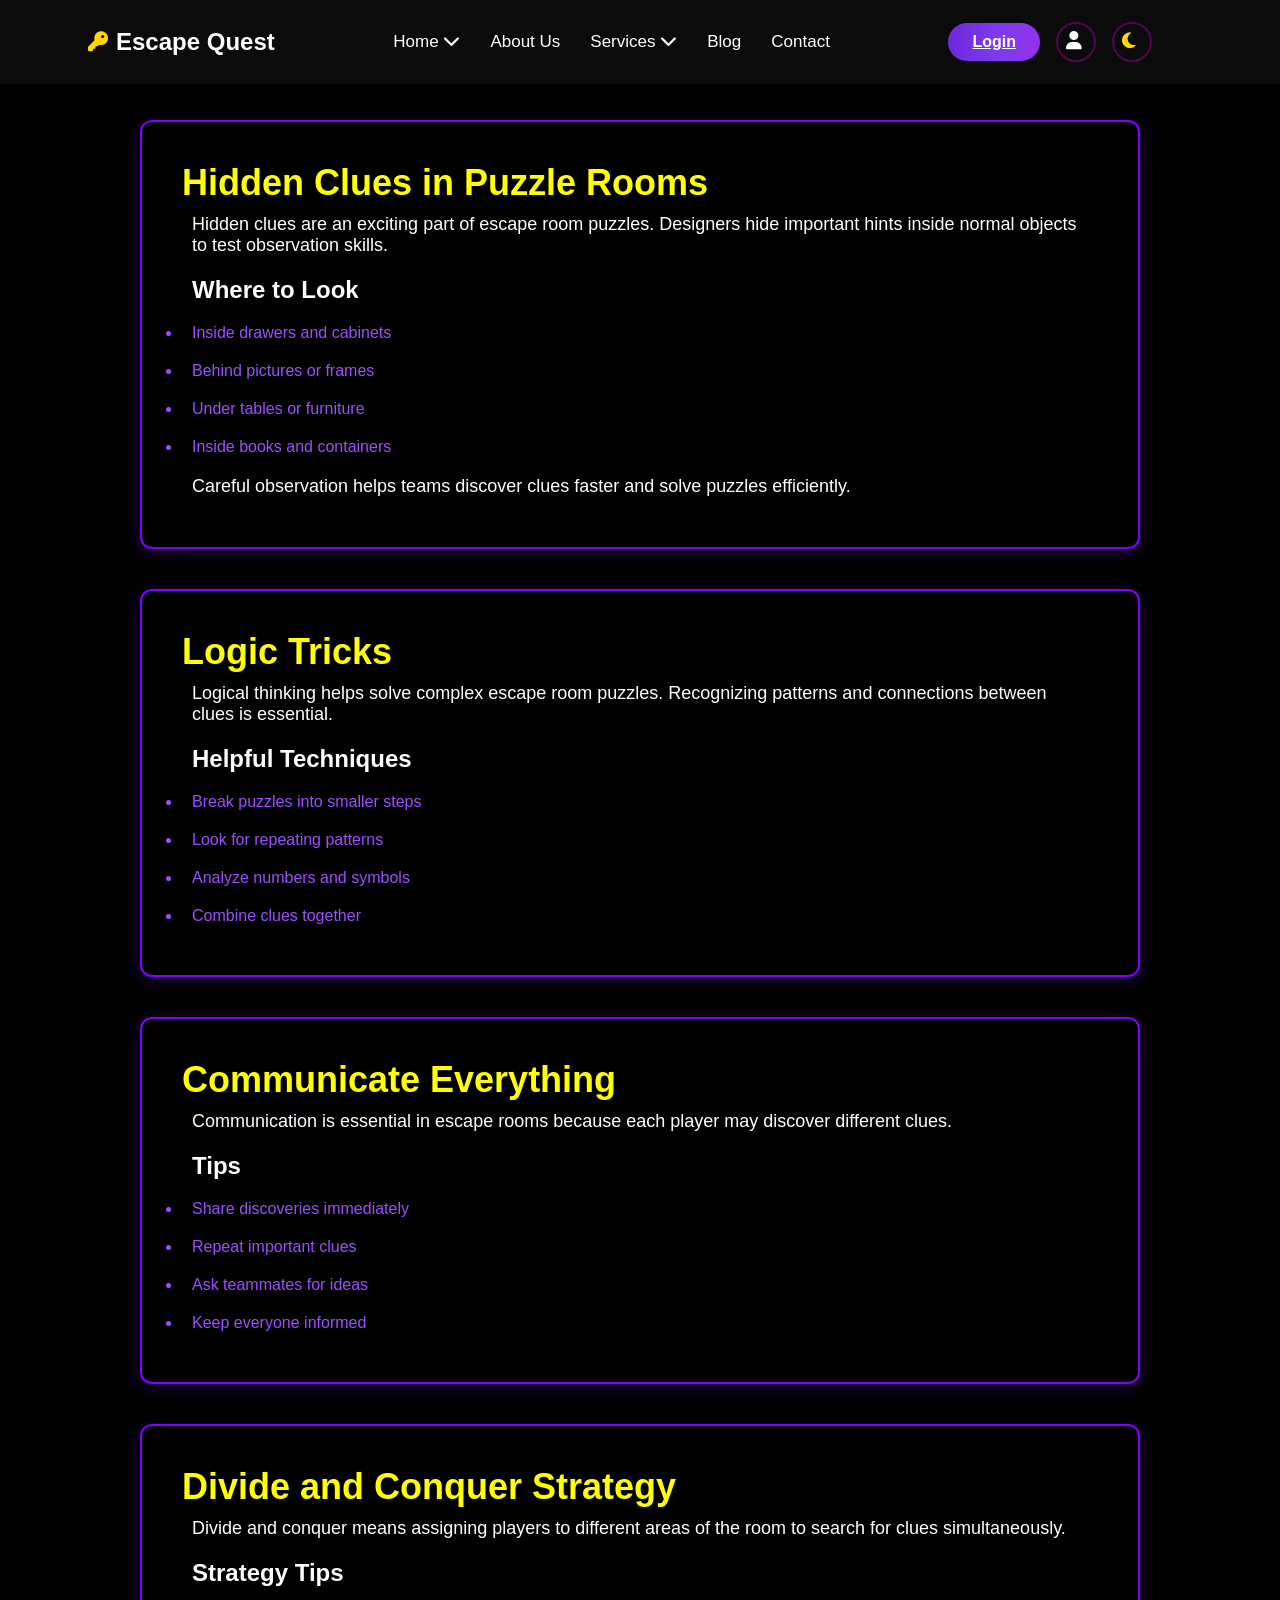
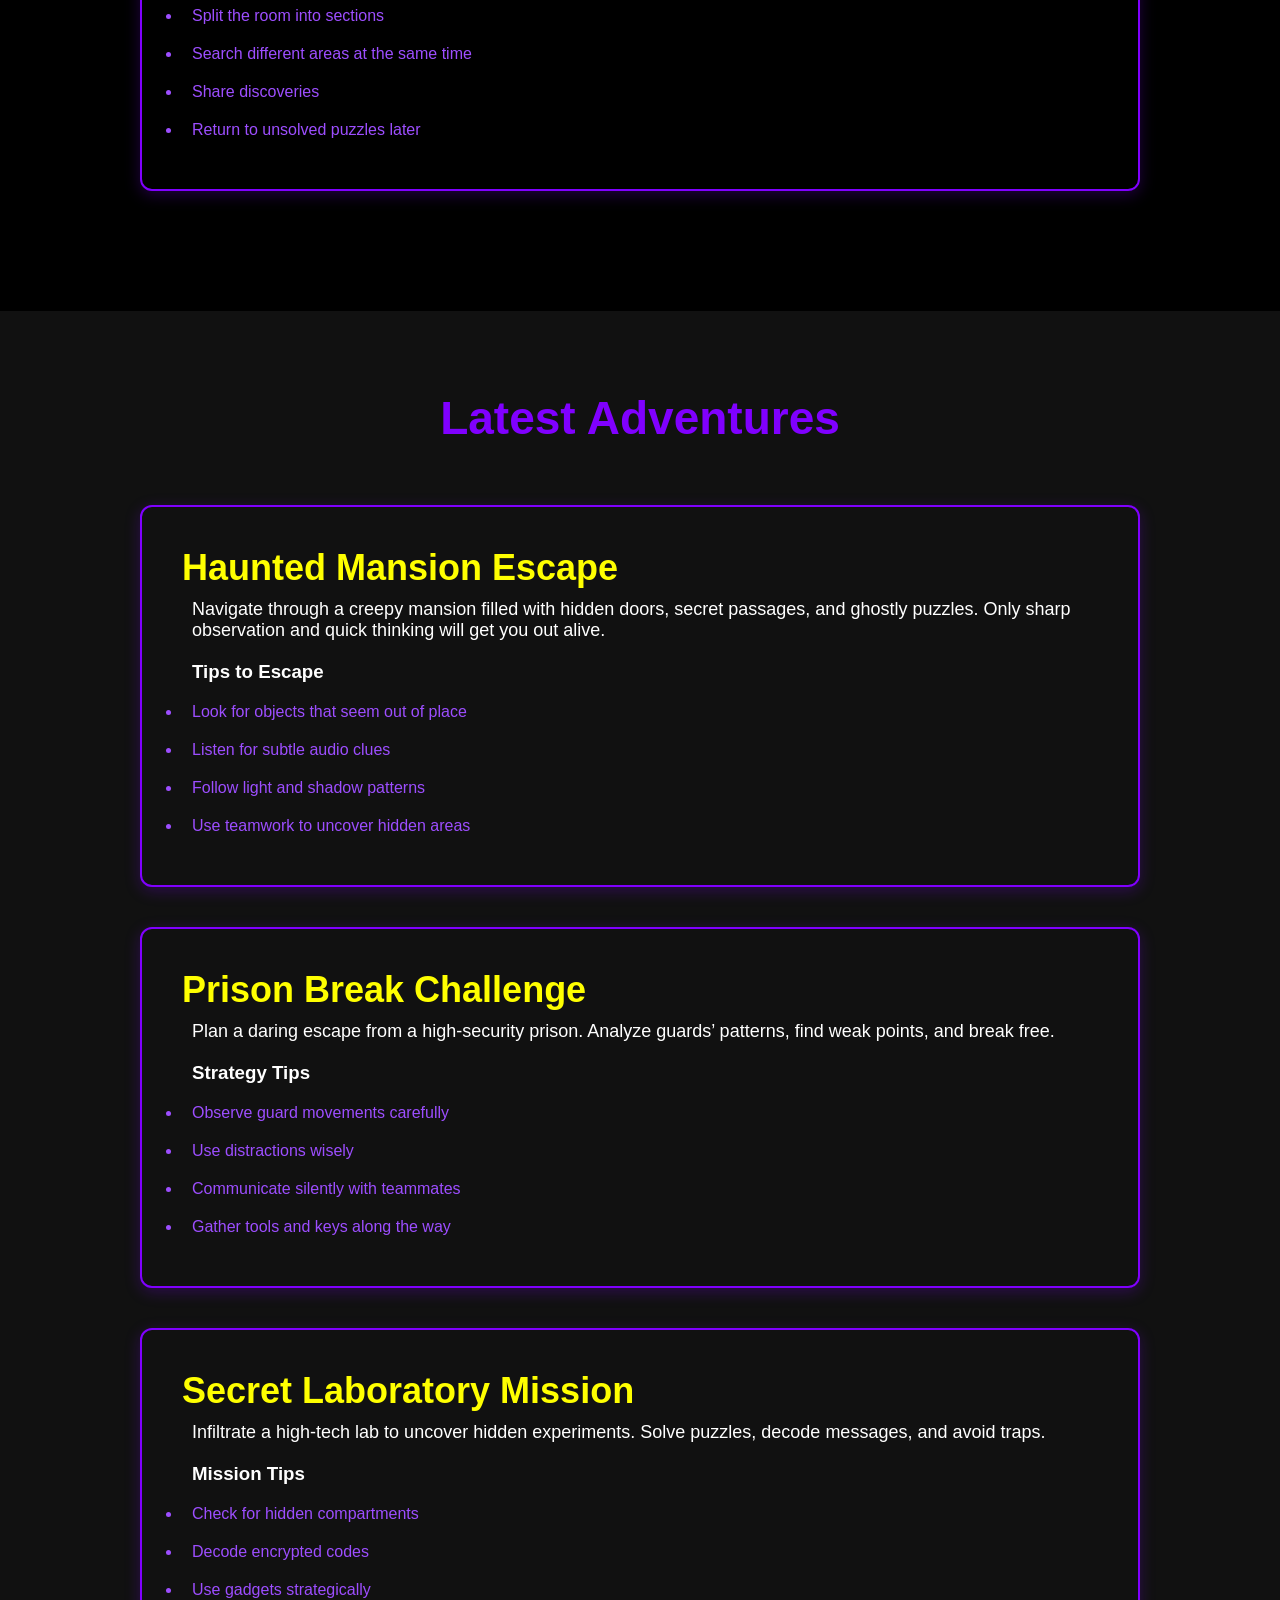
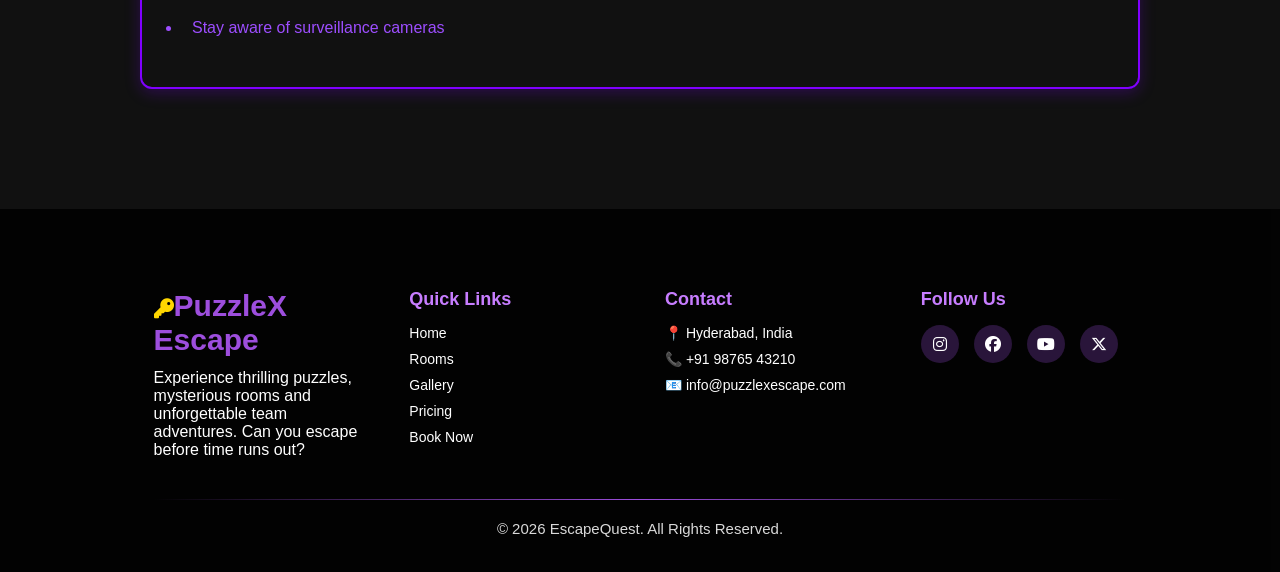
==== bdetail.html @ 8bf0a649 "update" ====
<!DOCTYPE html>
<html lang="en">
<head>
    <meta charset="UTF-8">
    <meta name="viewport" content="width=device-width, initial-scale=1.0">
    <title>bdetail</title>
    <link rel="stylesheet" href="bdetail.css">
  
 
<link rel="stylesheet"
href="https://cdnjs.cloudflare.com/ajax/libs/font-awesome/6.5.1/css/all.min.css">
</head>
<body>
<header class="header" id="header">
 
<div class="logo">
<h2><i class="fa-solid fa-key logo-icon"></i>Escape Quest</h2>
</div>
 
<div class="menu-toggle" id="menuToggle">
<i class="fa-solid fa-bars"></i>
</div>
 
<ul class="nav-links" id="navLinks">
 
<li class="dropdown">
<a href="index.html">Home <i class="fa-solid fa-chevron-down"></i></a>
<ul class="dropdown-menu">
<li><a href="home2.html">Home 2</a></li>
</ul>
</li>
 
<li><a href="About Us.html">About Us</a></li>
 
<li class="dropdown">
<a href="services.html">Services <i class="fa-solid fa-chevron-down"></i></a>
<ul class="dropdown-menu">
<li><a href="servicedetails.html#rooms">Themes</a></li>
<li><a href="servicedetails.html#challenges">Team challenges</a></li>
<li><a href="servicedetails.html#events">Corporate Events</a></li>
</ul>
</li>
 
<li><a href="blogs.html">Blog</a></li>
<li><a href="Contact.html">Contact</a></li>
 
</ul>
 
<div class="nav-right">
<a href="login.html" class="login-btn">Login</a>
 
<a href="dashboard.html">
<i class="fa-solid fa-user admin-icon"></i>
</a>
 
<i class="fa-solid fa-moon theme-toggle" id="themeToggle"></i>
</div>
</header>

<section class="blog-details">



<div id="hidden" class="blog-post" >
<h1>Hidden Clues in Puzzle Rooms</h1>

<p>
Hidden clues are an exciting part of escape room puzzles. Designers hide
important hints inside normal objects to test observation skills.
</p>

<h2>Where to Look</h2>

<ul>
<li>Inside drawers and cabinets</li>
<li>Behind pictures or frames</li>
<li>Under tables or furniture</li>
<li>Inside books and containers</li>
</ul>

<p>
Careful observation helps teams discover clues faster and solve puzzles efficiently.
</p>

</div>



<div id="logic" class="blog-post">
<h1>Logic Tricks</h1>

<p>
Logical thinking helps solve complex escape room puzzles. Recognizing
patterns and connections between clues is essential.
</p>

<h2>Helpful Techniques</h2>

<ul>
<li>Break puzzles into smaller steps</li>
<li>Look for repeating patterns</li>
<li>Analyze numbers and symbols</li>
<li>Combine clues together</li>
</ul>

</div>




<div id="communication" class="blog-post">
<h1>Communicate Everything</h1>

<p>
Communication is essential in escape rooms because each player may
discover different clues.
</p>

<h2>Tips</h2>

<ul>
<li>Share discoveries immediately</li>
<li>Repeat important clues</li>
<li>Ask teammates for ideas</li>
<li>Keep everyone informed</li>
</ul>

</div>




<div id="divide" class="blog-post">
<h1>Divide and Conquer Strategy</h1>

<p>
Divide and conquer means assigning players to different areas of the room
to search for clues simultaneously.
</p>

<h2>Strategy Tips</h2>

<ul>
<li>Split the room into sections</li>
<li>Search different areas at the same time</li>
<li>Share discoveries</li>
<li>Return to unsolved puzzles later</li>
</ul>

</div>

</section>



<section class="latest-adventures">
  <h1 class="section-title">Latest Adventures</h1>

  
  <div class="escape-post" id="haunted">
    <h2>Haunted Mansion Escape</h2>
    <p>
      Navigate through a creepy mansion filled with hidden doors, secret passages, and ghostly puzzles.
      Only sharp observation and quick thinking will get you out alive.
    </p>
    <h3>Tips to Escape</h3>
    <ul>
      <li>Look for objects that seem out of place</li>
      <li>Listen for subtle audio clues</li>
      <li>Follow light and shadow patterns</li>
      <li>Use teamwork to uncover hidden areas</li>
    </ul>
  </div>

  
  <div class="escape-post" id="prison">
    <h2>Prison Break Challenge</h2>
    <p>
      Plan a daring escape from a high-security prison. Analyze guards’ patterns, find weak points, and break free.
    </p>
    <h3>Strategy Tips</h3>
    <ul>
      <li>Observe guard movements carefully</li>
      <li>Use distractions wisely</li>
      <li>Communicate silently with teammates</li>
      <li>Gather tools and keys along the way</li>
    </ul>
  </div>

  
  <div class="escape-post" id="lab">
    <h2>Secret Laboratory Mission</h2>
    <p>
      Infiltrate a high-tech lab to uncover hidden experiments. Solve puzzles, decode messages, and avoid traps.
    </p>
    <h3>Mission Tips</h3>
    <ul>
      <li>Check for hidden compartments</li>
      <li>Decode encrypted codes</li>
      <li>Use gadgets strategically</li>
      <li>Stay aware of surveillance cameras</li>
    </ul>
  </div>

</section>



<footer class="escape-footer">
 
<div class="escape-footer-overlay">
 
<div class="escape-footer-container">
 
<div class="escape-footer-col">
<h3 class="escape-footer-logo"><i class="fa-solid fa-key logo-icon"></i>PuzzleX Escape</h3>
<p>
Experience thrilling puzzles, mysterious rooms and unforgettable team adventures.
Can you escape before time runs out?
</p>
</div>
 

<div class="escape-footer-col">
<h4>Quick Links</h4>
<ul>
<li><a href="#">Home</a></li>
<li><a href="#">Rooms</a></li>
<li><a href="#">Gallery</a></li>
<li><a href="#">Pricing</a></li>
<li><a href="#">Book Now</a></li>
</ul>
</div>
 

<div class="escape-footer-col">
<h4>Contact</h4>
<ul>
<li>📍 Hyderabad, India</li>
<li>📞 +91 98765 43210</li>
<li>📧 info@puzzlexescape.com</li>
</ul>
</div>
 

<div class="escape-footer-col">
<h4>Follow Us</h4>
 
<div class="escape-footer-social">
 
<a ><i class="fa-brands fa-instagram"></i></a>
<a ><i class="fa-brands fa-facebook"></i></a>
<a ><i class="fa-brands fa-youtube"></i></a>
<a ><i class="fa-brands fa-x-twitter"></i></a>
 
</div>
 
</div>
 
</div>
 
<div class="escape-footer-divider"></div>
 
<div class="escape-footer-copy">
© 2026 EscapeQuest. All Rights Reserved.
</div>
 
</div>
 
</footer>


  <script src="bdetail.js"></script> 
</body>
</html>
---- bdetail.css ----
:root{
--text-color:#ffffff;
--bg-overlay:rgba(0,0,0,0.65);
--hero-bg:linear-gradient(135deg,#1a0f00,#000000);
--section-bg:linear-gradient(135deg,#1a0f00,#000000);
--overlay:rgba(0,0,0,0.35);
--number-color:#ffd000;
--hover-number:#ff7b00;
 
--bg:#0b0b0b;
--text:#ffffff;
--card-bg:#000000;
--review-bg:rgba(255,255,255,0.08);
 
--topbar-bg:linear-gradient(90deg,#6d28d9,#7c3aed,#9333ea);
 
--dark-header:#0b0b0b;
--light-header:#ffffff;
 
--text-dark:#ffffff;
--text-light:#000000;
}
 
 
 
body{
--header-bg:var(--dark-header);
--nav-color:#fff;
 
background:#0b0b0b;
color:#fff;
}
 
 
 
body.light{
--text-color:#000000;
--bg-overlay:rgba(255,255,255,0.65);
--hero-bg:linear-gradient(135deg,#fff7e6,#ffffff);
--section-bg:linear-gradient(135deg,#fff4e6,#ffffff);
--overlay:rgba(255,170,0,0.08);
--number-color:#ff7b00;
--hover-number:#ff4500;
 
--bg:#ffffff;
--text:#0b0b0b;
--card-bg:#ffffff;
--review-bg:rgba(0,0,0,0.08);
 
--header-bg:var(--light-header);
--nav-color:#000;
}
 
*{
margin:0;
padding:0;
box-sizing:border-box;
font-family:Arial, Helvetica, sans-serif;
}
 
 
 
.header{
 
position:fixed;
top:0;
left:0;
width:100%;
 
display:flex;
align-items:center;
justify-content:space-between;
 
padding:12px 6%;
 
background:var(--header-bg);
 
transition:0.4s;
z-index:1000;
 
}
 
 
.header.scrolled{
background:rgba(0,0,0,0.65);
backdrop-filter:blur(8px);
}
 
body.light .header.scrolled{
background:rgba(255,255,255,0.75);
}
 
 
.logo{
margin-left:-40px;
}
 
.logo h2{
display:flex;
align-items:center;
gap:8px;
font-weight:700;
color:var(--nav-color);
}
 
 
 
.logo-icon{
color:#ffd700;
font-size:20px;
}
 
 
 
.nav-links{
display:flex;
list-style:none;
gap:28px;
}
 
.nav-links li{
position:relative;
}
 
.nav-links a{
text-decoration:none;
color:var(--nav-color);
font-size:16px;
font-weight:500;
position:relative;
}
 
 
 
.nav-links a::after{
content:"";
position:absolute;
left:0;
bottom:-6px;
width:0%;
height:3px;
 
background:var(--topbar-bg);
transition:0.3s;
}
 
.nav-links a:hover::after,
.nav-links a.active::after{
width:100%;
}
 
.dropdown-menu{
 
position:absolute;
top:35px;
left:0;
 
background:var(--header-bg);
list-style:none;
 
padding:10px 0;
min-width:160px;
 
display:none;
 
border-radius:6px;
box-shadow:0 5px 12px rgba(0,0,0,0.2);
 
}
 
.dropdown-menu li{
padding:8px 18px;
}
 
.dropdown-menu a{
color:var(--nav-color);
font-size:15px;
}
 
.dropdown:hover .dropdown-menu{
display:block;
}
 
.nav-right{
display:flex;
align-items:center;
gap:16px;
}
 
 
 
.login-btn{
 
padding:10px 24px;
border:none;
border-radius:25px;
 
background:var(--topbar-bg);
color:#fff;
 
font-size:16px;
font-weight:600;
cursor:pointer;
 
transition:all 0.3s ease;
}
 
.login-btn:hover{
 
transform:translateY(-3px) scale(1.05);
box-shadow:0 8px 20px rgba(124,58,237,0.5);
background:linear-gradient(135deg,#7c3aed,#9333ea);
 
}
 
 
 
.admin-icon,
.theme-toggle{
 
width:40px;
height:40px;
padding-top: 8px;
padding-left: 8px;
display:flex;
align-items:center;
justify-content:center;
 
border-radius:50%;
border: 2px solid rgba(128, 0, 128, 0.6);
 
font-size:18px;
line-height:1;
 
background:transparent;
 
cursor:pointer;
transition:0.3s;
 
}
 
.admin-icon{
color:var(--nav-color);
}
 
.admin-icon:hover{
border-color:#7c3aed;
transform:scale(1.08);
}
 

 
.theme-toggle{
color:#ffd700;
}
 
.theme-toggle:hover{
border-color:#ffd700;
transform:scale(1.08);
}
 
 
.menu-toggle{
display:none;
font-size:24px;
cursor:pointer;
color:var(--nav-color);
}
 
@media (max-width:639px){
 
.header{
display:flex;
align-items:center;
justify-content:space-between;
padding:15px 5%;
}
 
.login-btn,
.book-btn{
display:none;
}
 
.header-right{
display:flex;
align-items:center;
gap:15px;
margin-left:auto;
}
.theme-toggle{
order:1;
font-size:18px;
cursor:pointer;
}
 
.menu-toggle{
display:block;
order:2;
font-size:22px;
cursor:pointer;
}
 
.nav-links{
position:absolute;
top:70px;
left:0;
width:100%;
 
background:var(--header-bg);
 
flex-direction:column;
display:none;
 
text-align:center;
padding:20px 0;
gap:20px;
}
 
.nav-links.active{
display:flex;
}
 
.dropdown-menu{
position:relative;
top:10px;
box-shadow:none;
}
 
.dropdown:hover .dropdown-menu{
display:none;
}
 
.dropdown.active .dropdown-menu{
display:block;
}
 
}
 
@media (min-width:640px) and (max-width:1023px){
 
.header{
padding:18px 6%;
}
 
.logo h2{
font-size:21px;
}
 
.nav-links{
gap:20px;
}
 
.nav-links a{
font-size:15px;
}
 
.book-btn{
padding:8px 20px;
font-size:15px;
}
 
}
 
 
@media (min-width:1024px) and (max-width:1279px){
 
.header{
padding:20px 8%;
}
 
.logo h2{
font-size:22px;
}
 
.nav-links{
gap:25px;
}
 
.nav-links a{
font-size:16px;
}
 
.book-btn{
padding:9px 22px;
font-size:15px;
}
 
}
 
 
@media (min-width:1280px){
 
.header{
padding:22px 10%;
}
 
.logo h2{
font-size:24px;
}
 
.nav-links{
gap:30px;
}
 
.nav-links a{
font-size:17px;
}
 
.book-btn{
padding:10px 24px;
font-size:16px;
}
}



.blog-details,
.latest-adventures,
.blog-post,
.escape-post,
.blog-post h1,
.blog-post h2,
.blog-post p,
.blog-post li,
.escape-post h2,
.escape-post h3,
.escape-post p,
.escape-post li,
.latest-adventures .section-title{
  transition: all 0.4s ease;
}


.blog-details{
  background:#000; 
  color:#fff;
  padding:80px 20px;
}

.blog-post{
  max-width:900px;
  margin:40px auto;
  padding:40px;
  border:2px solid #8000ff; 
  border-radius:12px;
  box-shadow:0 4px 15px rgba(128,0,255,0.25);
  background: inherit;
  position: relative;
  overflow: hidden;
}


.blog-post:hover{
  transform: translateY(-10px);
  box-shadow:0 12px 35px rgba(128,0,255,0.45);
}


.blog-post h1{
  transition: transform 0.5s ease, color 0.4s ease;
  color:yellow;
}
.blog-post h2,
.blog-post p,
.blog-post li{
  transition: transform 0.5s ease;
  padding:10px;
}

.blog-post:hover h1{
  transform: translateX(6px) translateY(-4px);
  color:#c480ff; 
}
.blog-post:hover h2{
  transform: translateX(4px);
}
.blog-post:hover p{
  transform: translateY(4px);
}
.blog-post:hover li{
  transform: translateX(4px);
  color:#c480ff;
}


.latest-adventures{
  background:#111; 
  color:#fff;
  padding:80px 20px;
}

.latest-adventures .section-title{
  text-align:center;
  font-size:42px;
  color:#8000ff;
  
  margin-bottom:60px;
}

.escape-post{
  max-width:900px;
  margin:40px auto;
  padding:40px;
  border:2px solid #8000ff;
  border-radius:12px;
  box-shadow:0 4px 15px rgba(128,0,255,0.25);
  background: inherit;
  position: relative;
  overflow: hidden;
}


.escape-post:hover{
  transform: translateY(6px) translateX(8px);
  box-shadow:0 12px 35px rgba(128,0,255,0.45);
}


.escape-post h2{
  transition: transform 0.5s ease, color 0.4s ease;
  color:yellow;
}
.escape-post h3,
.escape-post p,
.escape-post li{
  transition: transform 0.5s ease;
  padding:10px;
}

.escape-post:hover h2{
  transform: translateX(-6px) translateY(-4px); 
  color:#c480ff;
}
.escape-post:hover h3{
  transform: translateX(4px);
}
.escape-post:hover p{
  transform: translateY(6px); 
}
.escape-post:hover li{
  transform: translateX(-4px);
  color:#c480ff;
}


.light .blog-details,
.light .latest-adventures{
  background:#fff;
  color:#000;
}

.light .blog-post,
.light .escape-post{
  border:2px solid #8000ff;
  box-shadow:0 4px 15px rgba(128,0,255,0.2);
}

.light .blog-post h1,li{
    color:#9d4eff;
    
}
.light .escape-post h2{
    padding:5px;
    color:orange;
    

}
.light .blog-post h2,
.light .blog-post p,
.light .escape-post p,
.light .blog-post li,
.light .escape-post li{
  color:#333;
}

.light .latest-adventures .section-title{
  color:#8000ff;
}
.light .escape-post:hover h2{
  color:#c480ff;
}
.escape-post:hover li{
  transform: translateX(-6px) translateY(-4px); 
  color:#c480ff;
}
.escape-post:hover h2{
  transform: translateX(-6px) translateY(-4px); 
  color:#c480ff;
}
.blog-post:hover h2{
  transform: translateX(-6px) translateY(-4px); 
  color:#c480ff;
}



@media(max-width:640px){
  .blog-post,
  .escape-post{
    padding:25px;
  }
  .blog-post h1,
  .escape-post h2{
    font-size:24px;
  }
  .latest-adventures .section-title{
    font-size:32px;
  }
  .blog-post p,
  .escape-post p{
    font-size:14px;
  }
}


@media(min-width:640px) and (max-width:1024px){
  .blog-post,
  .escape-post{
    max-width:700px;
  }
  .blog-post h1,
  .escape-post h2{
    font-size:28px;
  }
  .latest-adventures .section-title{
    font-size:36px;
  }
}


@media(min-width:1024px) and (max-width:1280px){
  .blog-post,
  .escape-post{
    max-width:850px;
  }
  .blog-post h1,
  .escape-post h2{
    font-size:32px;
  }
  .latest-adventures .section-title{
    font-size:40px;
  }
}


@media(min-width:1280px){
  .blog-post,
  .escape-post{
    max-width:1000px;
  }
  .blog-post h1,
  .escape-post h2{
    font-size:36px;
  }
  .blog-post p,
  .escape-post p{
    font-size:18px;
  }
  .latest-adventures .section-title{
    font-size:46px;
  }
}







@keyframes slideInLeft {
  0% { transform: translateX(-50px); opacity: 0; }
  100% { transform: translateX(0); opacity: 1; }
}


@keyframes slideInRight {
  0% { transform: translateX(50px); opacity: 0; }
  100% { transform: translateX(0); opacity: 1; }
}


@keyframes slideInTop {
  0% { transform: translateY(-50px); opacity: 0; }
  100% { transform: translateY(0); opacity: 1; }
}


@keyframes slideInBottom {
  0% { transform: translateY(50px); opacity: 0; }
  100% { transform: translateY(0); opacity: 1; }
}


.blog-post:nth-child(1) {
  animation: slideInLeft 0.8s ease forwards;
}
.blog-post:nth-child(2) {
  animation: slideInRight 0.8s ease forwards 0.1s;
}
.blog-post:nth-child(3) {
  animation: slideInTop 0.8s ease forwards 0.2s;
}
.blog-post:nth-child(4) {
  animation: slideInBottom 0.8s ease forwards 0.3s;
}
.escape-post:nth-child(1) {
  animation: slideInRight 0.8s ease forwards;
}
.escape-post:nth-child(2) {
  animation: slideInLeft 0.8s ease forwards 0.1s;
}
.escape-post:nth-child(3) {
  animation: slideInBottom 0.8s ease forwards 0.2s;
}





body.light{
--footer-text:#2b2b2b;
--footer-heading:#7b2cbf;
--footer-logo:#7b2cbf;
--footer-link:#333;
--footer-link-hover:#7b2cbf;
--footer-social-bg:rgba(123,44,191,0.12);
--footer-divider:#7b2cbf;
--footer-overlay:linear-gradient(
135deg,
rgba(165, 156, 218, 0.92),
rgba(243,232,255,0.92)
);
}
:root{
--footer-text:#ffffff;
--footer-heading:#c77dff;
--footer-logo:#9d4edd;
--footer-link:#ffffff;
--footer-link-hover:#c77dff;
--footer-social-bg:rgba(157,78,221,0.25);
--footer-divider:#9d4edd;
--footer-overlay:rgba(0,0,0,0.75);
}


.escape-footer{
position:relative;
background-image:url("/images/footer\ jpg.jpeg");
background-size:cover;
background-position:center;
color:var(--footer-text);
}
.escape-footer-overlay{
background:var(--footer-overlay);
padding:70px 8% 30px;
}
 
 
.escape-footer-container{
display:grid;
grid-template-columns:repeat(auto-fit,minmax(220px,1fr));
gap:40px;
}
 
 
.escape-footer-logo{
font-size:28px;
font-weight:700;
color:var(--footer-logo);
margin-bottom:12px;
}
 
 
.escape-footer-col h4{
margin-bottom:15px;
font-size:18px;
color:var(--footer-heading);
}
 
 
.escape-footer-col ul{
list-style:none;
padding:0;
}
 
.escape-footer-col ul li{
margin-bottom:10px;
font-size:14px;
color:white;
}
body.light .escape-footer-col ul li{
color: black;
}
 
.escape-footer-col ul li a{
color:var(--footer-link);
text-decoration:none;
transition:0.3s;
}
 
.escape-footer-col ul li a:hover{
color:var(--footer-link-hover);
padding-left:4px;
}
 
 
.escape-footer-social{
display:flex;
gap:15px;
margin-top:10px;
}
 
.escape-footer-social a{
width:38px;
height:38px;
display:flex;
align-items:center;
justify-content:center;
border-radius:50%;
background:var(--footer-social-bg);
color:var(--footer-text);
font-size:16px;
transition:0.3s;
}
 
.escape-footer-social a:hover{
background:var(--footer-logo);
color:white;
transform:translateY(-3px);
box-shadow:0 8px 20px rgba(157,78,221,0.4);
}
 
.escape-footer-divider{
margin:40px 0 20px;
height:1px;
background:linear-gradient(to right,transparent,var(--footer-divider),transparent);
}
 
.escape-footer-copy{
text-align:center;
font-size:14px;
opacity:0.85;
}
 
 
body.escape-light-mode .escape-footer-overlay{
background:rgba(255,255,255,0.85);
color:#222;
}
 
body.escape-light-mode .escape-footer-col ul li a{
color:#333;
}
 
body.escape-light-mode .escape-footer-col ul li a:hover{
color:#7b2cbf;
}
 
body.escape-light-mode .escape-footer-social a{
background:rgba(123,44,191,0.15);
color:#333;
}
 
body.escape-light-mode .escape-footer-divider{
background:linear-gradient(to right,transparent,#7b2cbf,transparent);
}
@media (max-width:639px){
 
.escape-footer-overlay{
padding:50px 20px 25px;
}
 
.escape-footer-container{
grid-template-columns:1fr;
gap:30px;
text-align:center;
}
 
.escape-footer-logo{
font-size:24px;
}
 
.escape-footer-col h4{
font-size:16px;
}
 
.escape-footer-col ul li{
font-size:13px;
}
 
.escape-footer-social{
justify-content:center;
}
 
.escape-footer-social a{
width:34px;
height:34px;
font-size:14px;
}
 
.escape-footer-divider{
margin:30px 0 15px;
}
 
.escape-footer-copy{
font-size:13px;
}
 
 
}
 
 
@media (min-width:640px) and (max-width:1023px){
 
.escape-footer-overlay{
padding:60px 6% 28px;
}
 
.escape-footer-container{
grid-template-columns:repeat(2,1fr);
gap:35px;
}
 
.escape-footer-logo{
font-size:26px;
}
 
.escape-footer-social a{
width:36px;
height:36px;
}
 
}
 
@media (min-width:1024px) and (max-width:1279px){
 
.escape-footer-overlay{
padding:70px 8% 30px;
}
 
.escape-footer-container{
grid-template-columns:repeat(4,1fr);
gap:40px;
}
 
.escape-footer-logo{
font-size:28px;
}
 
}
 
 
@media (min-width:1280px){
 
.escape-footer-overlay{
padding:80px 12% 35px;
}
 
.escape-footer-container{
grid-template-columns:repeat(4,1fr);
gap:50px;
}
 
.escape-footer-logo{
font-size:30px;
}
 
.escape-footer-copy{
font-size:15px;
}
 
}
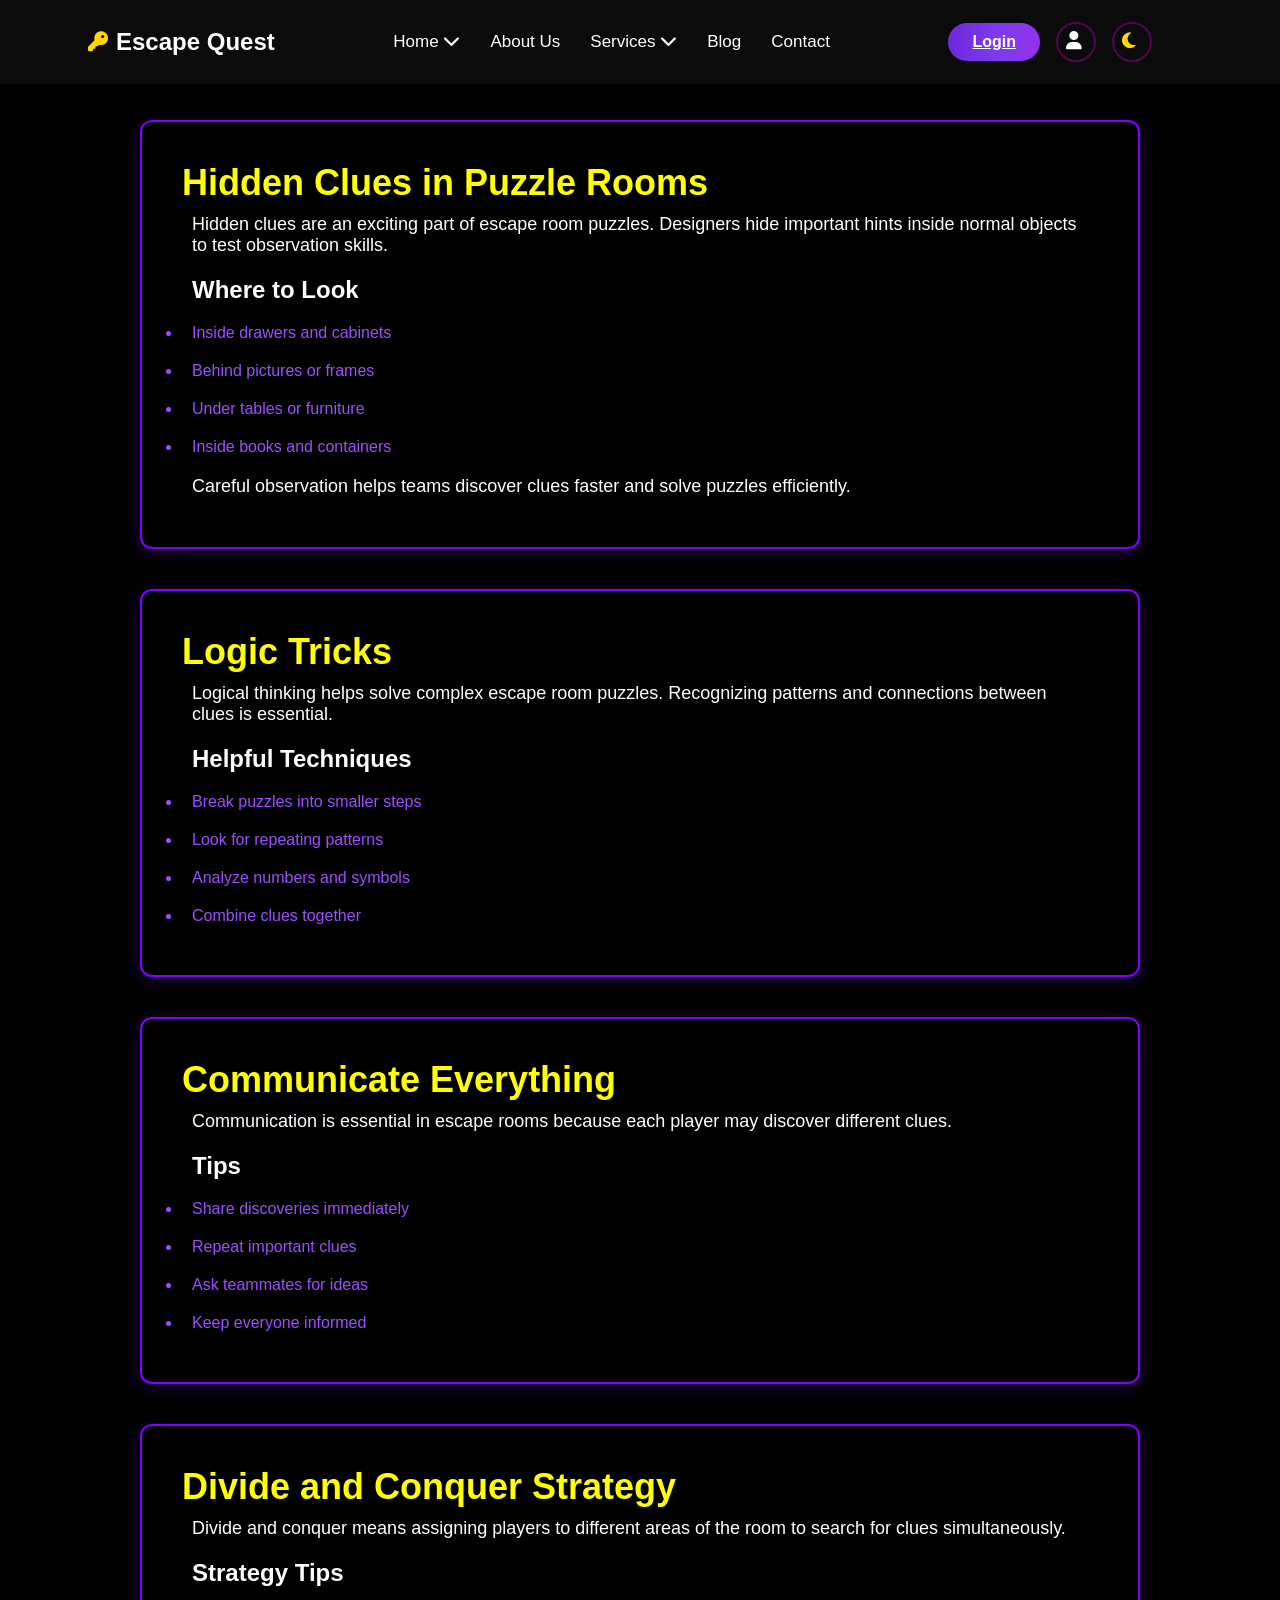
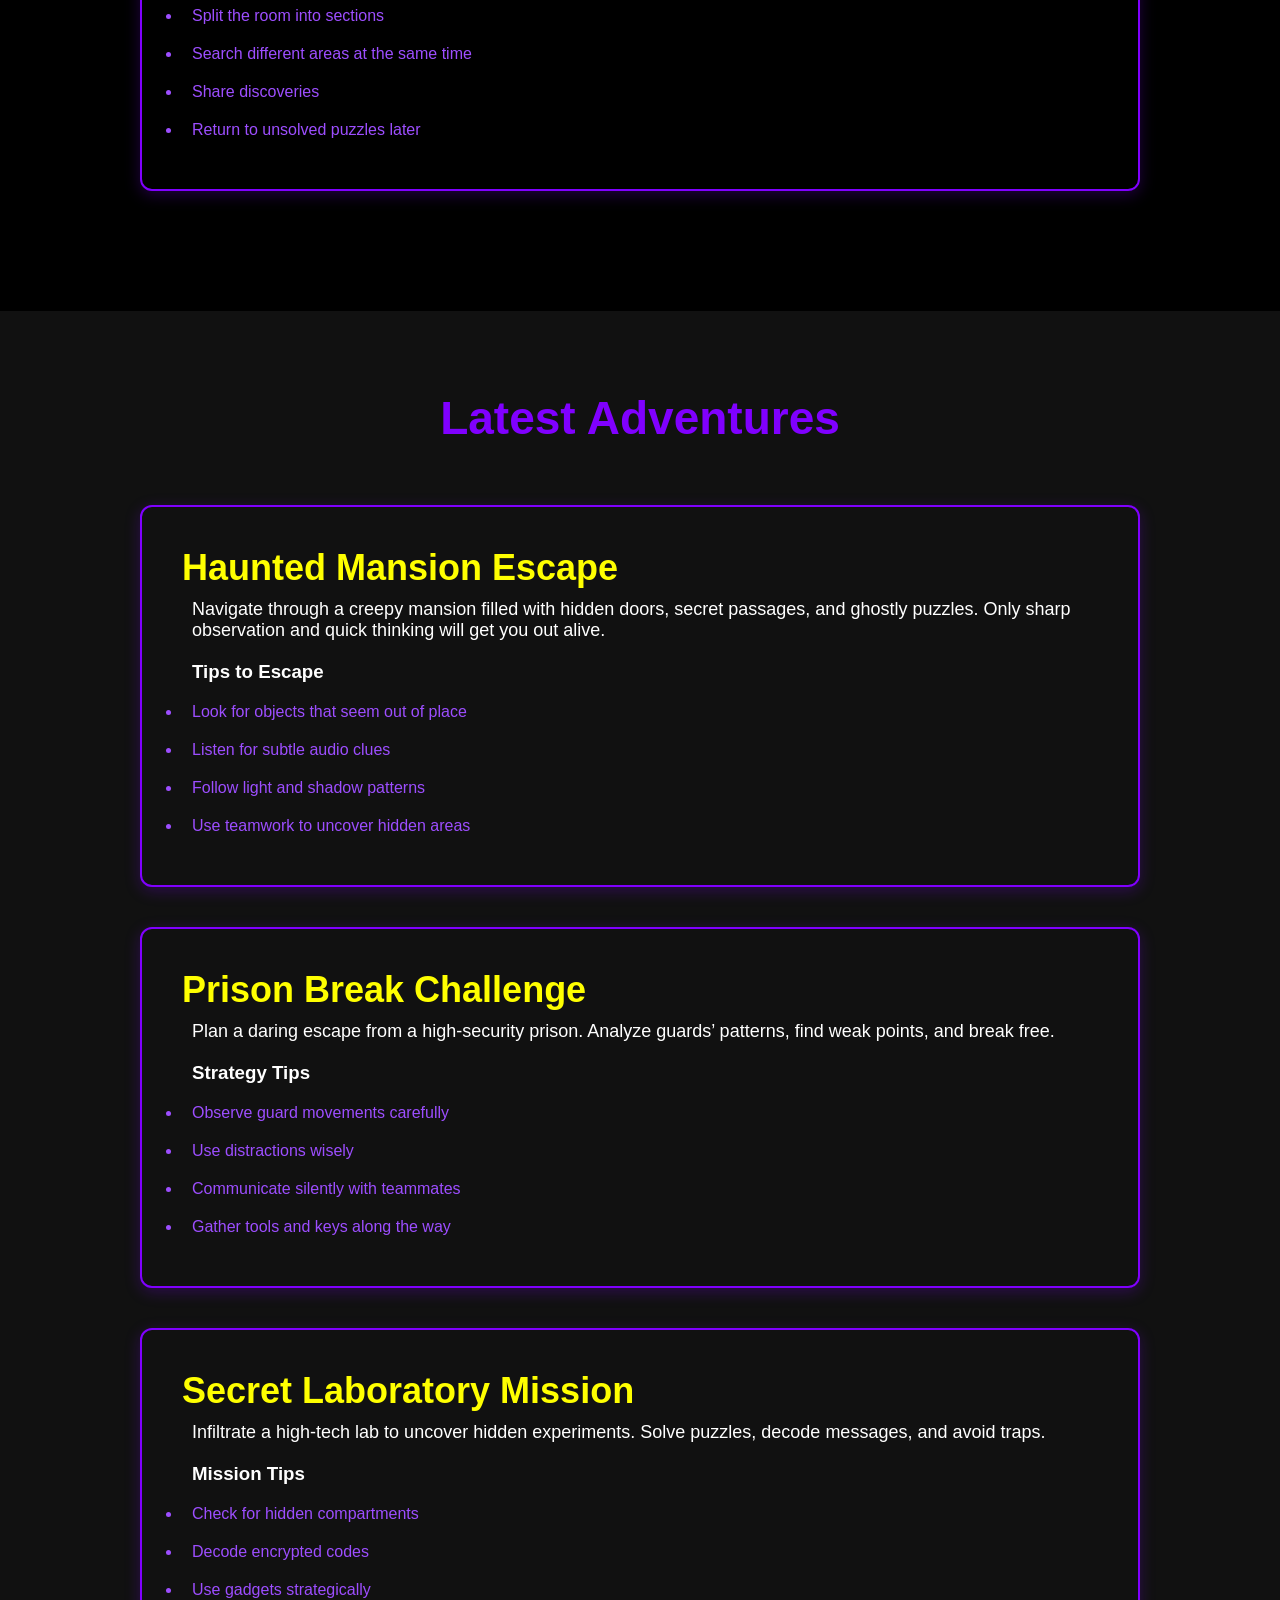
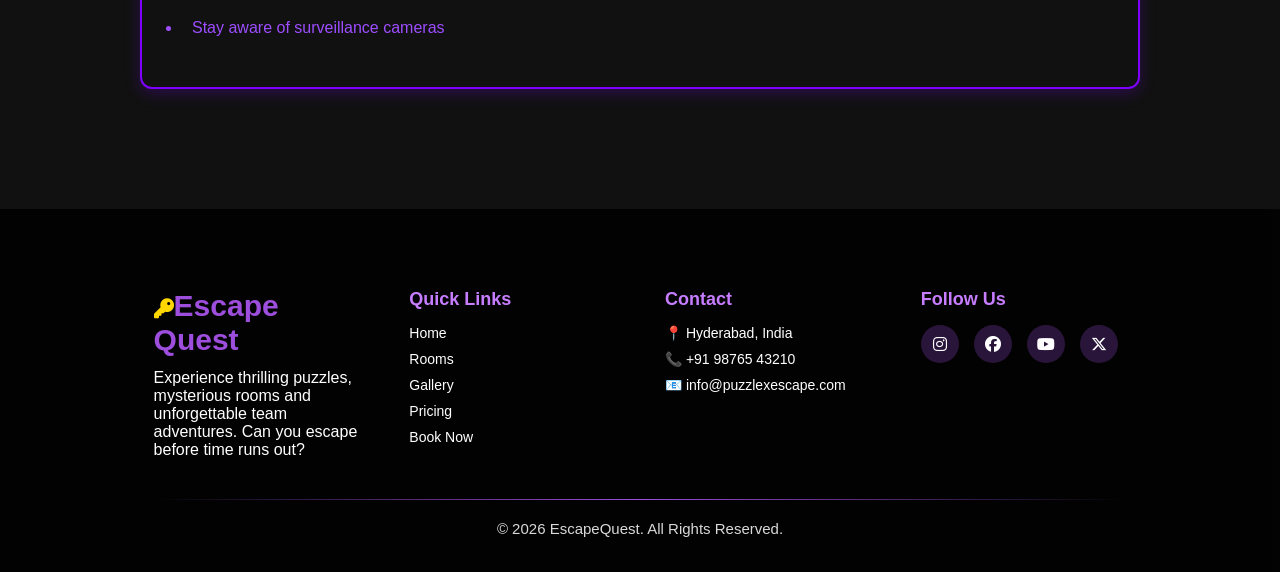
==== commit d82da521: "update" ====
--- a/bdetail.html
+++ b/bdetail.html
@@ -213,7 +213,7 @@
 <div class="escape-footer-container">
  
 <div class="escape-footer-col">
-<h3 class="escape-footer-logo"><i class="fa-solid fa-key logo-icon"></i>PuzzleX Escape</h3>
+<h3 class="escape-footer-logo"><i class="fa-solid fa-key logo-icon"></i>Escape Quest</h3>
 <p>
 Experience thrilling puzzles, mysterious rooms and unforgettable team adventures.
 Can you escape before time runs out?
